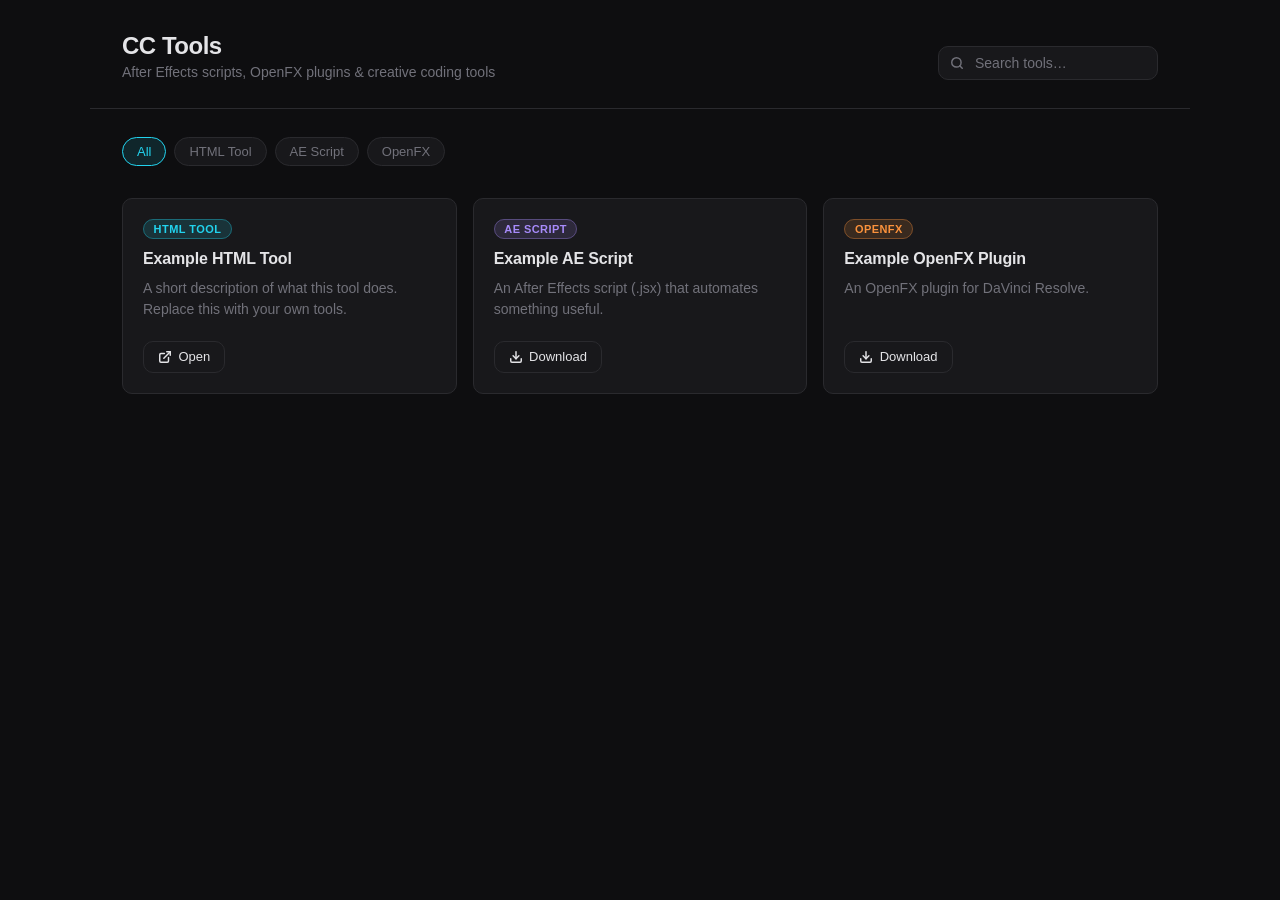
==== index.html @ c0cf56c9 "First push" ====
<!DOCTYPE html>
<html lang="en">
<head>
  <meta charset="UTF-8" />
  <meta name="viewport" content="width=device-width, initial-scale=1.0" />
  <title>CC Tools</title>
  <link rel="stylesheet" href="css/style.css" />
</head>
<body>

  <header>
    <div class="header-inner">
      <div>
        <div class="site-title">CC Tools</div>
        <div class="site-subtitle">After Effects scripts, OpenFX plugins &amp; creative coding tools</div>
      </div>
      <div class="search-wrap">
        <svg xmlns="http://www.w3.org/2000/svg" width="14" height="14" viewBox="0 0 24 24" fill="none"
          stroke="currentColor" stroke-width="2.5" stroke-linecap="round" stroke-linejoin="round">
          <circle cx="11" cy="11" r="8"/><line x1="21" y1="21" x2="16.65" y2="16.65"/>
        </svg>
        <input id="search" type="search" placeholder="Search tools…" autocomplete="off" />
      </div>
    </div>
  </header>

  <main>
    <div id="filter-bar"></div>
    <div id="grid"></div>
    <p id="empty" hidden>No tools found.</p>
  </main>

  <script src="js/tools.js"></script>
  <script src="js/app.js"></script>
</body>
</html>
---- css/style.css ----
:root {
  --bg:        #0e0e10;
  --surface:   #18181b;
  --border:    #2a2a2e;
  --text:      #e4e4e7;
  --muted:     #71717a;
  --cyan:      #22d3ee;
  --purple:    #a78bfa;
  --orange:    #fb923c;
  --green:     #4ade80;
  --radius:    10px;
  --transition: 160ms ease;
}

*, *::before, *::after { box-sizing: border-box; margin: 0; padding: 0; }

html { font-size: 16px; }

body {
  background: var(--bg);
  color: var(--text);
  font-family: -apple-system, BlinkMacSystemFont, "Segoe UI", Roboto, sans-serif;
  min-height: 100vh;
  -webkit-font-smoothing: antialiased;
}

/* ── Header ── */
header {
  border-bottom: 1px solid var(--border);
  padding: 2rem 2rem 1.75rem;
  max-width: 1100px;
  margin: 0 auto;
}

.header-inner {
  display: flex;
  align-items: flex-end;
  justify-content: space-between;
  gap: 1rem;
  flex-wrap: wrap;
}

.site-title {
  font-size: 1.5rem;
  font-weight: 700;
  letter-spacing: -0.02em;
  color: var(--text);
}

.site-subtitle {
  font-size: 0.875rem;
  color: var(--muted);
  margin-top: 0.25rem;
}

/* ── Search ── */
.search-wrap {
  position: relative;
  flex-shrink: 0;
}

.search-wrap svg {
  position: absolute;
  left: 0.75rem;
  top: 50%;
  transform: translateY(-50%);
  color: var(--muted);
  pointer-events: none;
}

#search {
  background: var(--surface);
  border: 1px solid var(--border);
  border-radius: var(--radius);
  color: var(--text);
  font-size: 0.875rem;
  padding: 0.5rem 0.875rem 0.5rem 2.25rem;
  outline: none;
  width: 220px;
  transition: border-color var(--transition);
}

#search::placeholder { color: var(--muted); }
#search:focus { border-color: var(--cyan); }

/* ── Main layout ── */
main {
  max-width: 1100px;
  margin: 0 auto;
  padding: 1.75rem 2rem 4rem;
}

/* ── Filter bar ── */
#filter-bar {
  display: flex;
  flex-wrap: wrap;
  gap: 0.5rem;
  margin-bottom: 2rem;
}

.filter-btn {
  background: var(--surface);
  border: 1px solid var(--border);
  border-radius: 99px;
  color: var(--muted);
  cursor: pointer;
  font-size: 0.8125rem;
  font-weight: 500;
  padding: 0.375rem 0.875rem;
  transition: border-color var(--transition), color var(--transition), background var(--transition);
}

.filter-btn:hover {
  border-color: var(--badge-color, var(--cyan));
  color: var(--text);
}

.filter-btn.active {
  background: color-mix(in srgb, var(--badge-color, var(--cyan)) 12%, transparent);
  border-color: var(--badge-color, var(--cyan));
  color: var(--badge-color, var(--cyan));
}

/* ── Grid ── */
#grid {
  display: grid;
  grid-template-columns: repeat(auto-fill, minmax(280px, 1fr));
  gap: 1rem;
}

/* ── Card ── */
.card {
  background: var(--surface);
  border: 1px solid var(--border);
  border-radius: var(--radius);
  display: flex;
  flex-direction: column;
  padding: 1.25rem;
  transition: border-color var(--transition), transform var(--transition);
}

.card:hover {
  border-color: color-mix(in srgb, var(--border) 40%, var(--text));
  transform: translateY(-2px);
}

.card-top {
  margin-bottom: 0.75rem;
}

.badge {
  background: color-mix(in srgb, var(--badge-color) 14%, transparent);
  border: 1px solid color-mix(in srgb, var(--badge-color) 35%, transparent);
  border-radius: 99px;
  color: var(--badge-color);
  font-size: 0.6875rem;
  font-weight: 600;
  letter-spacing: 0.04em;
  padding: 0.2rem 0.6rem;
  text-transform: uppercase;
}

.card-title {
  font-size: 1rem;
  font-weight: 600;
  letter-spacing: -0.01em;
  line-height: 1.3;
  margin-bottom: 0.5rem;
}

.card-desc {
  color: var(--muted);
  flex: 1;
  font-size: 0.875rem;
  line-height: 1.55;
  margin-bottom: 1.25rem;
}

.card-btn {
  align-items: center;
  align-self: flex-start;
  background: transparent;
  border: 1px solid var(--border);
  border-radius: var(--radius);
  color: var(--text);
  display: inline-flex;
  font-size: 0.8125rem;
  font-weight: 500;
  gap: 0.4rem;
  padding: 0.45rem 0.875rem;
  text-decoration: none;
  transition: border-color var(--transition), color var(--transition), background var(--transition);
}

.card-btn:hover {
  background: color-mix(in srgb, var(--text) 6%, transparent);
  border-color: var(--text);
}

/* ── Empty state ── */
#empty {
  color: var(--muted);
  font-size: 0.9375rem;
  padding: 3rem 0;
  text-align: center;
}

/* ── Responsive ── */
@media (max-width: 600px) {
  header, main { padding-left: 1rem; padding-right: 1rem; }
  .header-inner { flex-direction: column; align-items: flex-start; }
  #search { width: 100%; }
}
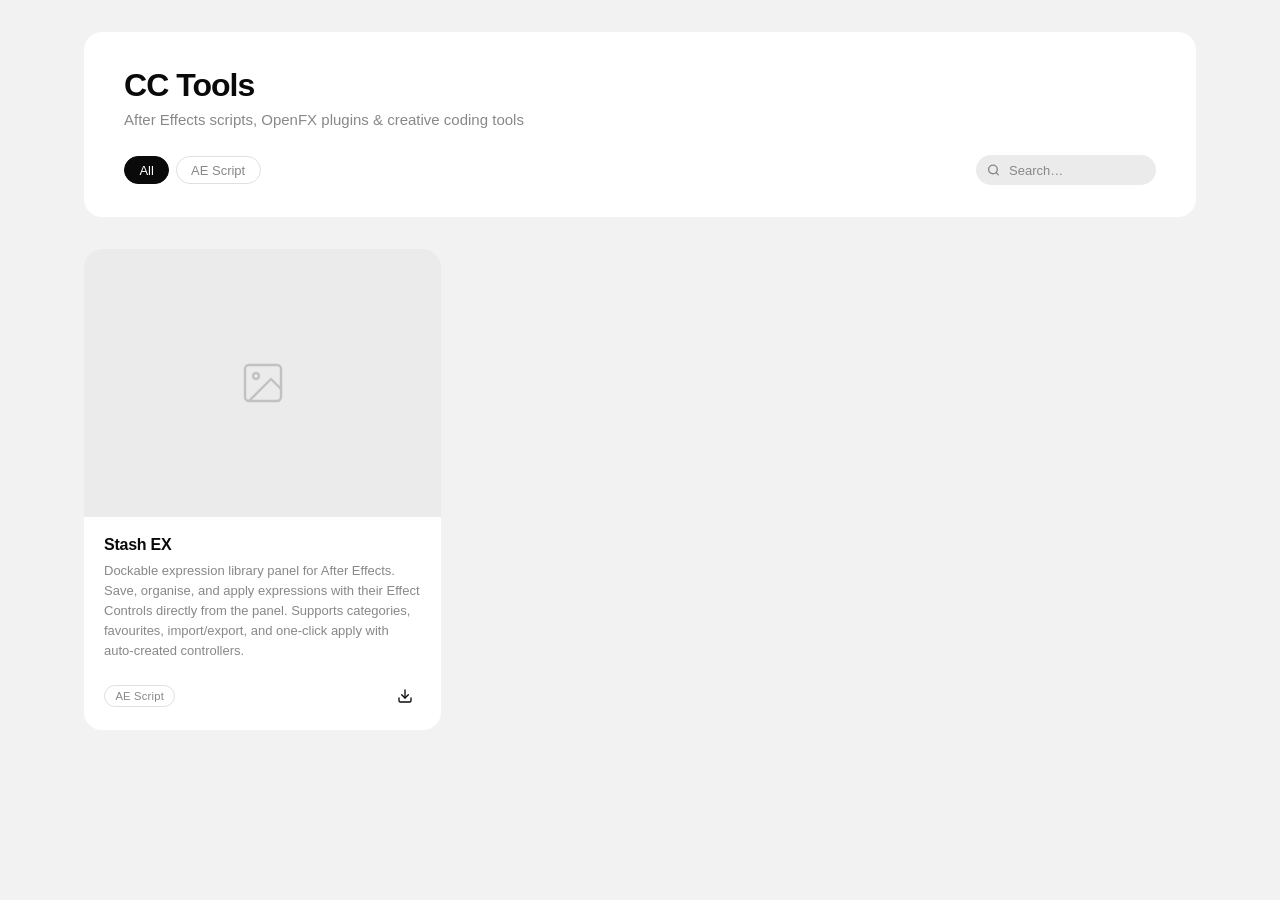
==== commit fdd86801: "Design Update" ====
--- a/index.html
+++ b/index.html
@@ -8,27 +8,31 @@
 </head>
 <body>
 
-  <header>
-    <div class="header-inner">
-      <div>
-        <div class="site-title">CC Tools</div>
-        <div class="site-subtitle">After Effects scripts, OpenFX plugins &amp; creative coding tools</div>
+  <div class="page">
+
+    <header class="hero">
+      <div class="hero-text">
+        <h1 class="site-title">CC Tools</h1>
+        <p class="site-subtitle">After Effects scripts, OpenFX plugins &amp; creative coding tools</p>
       </div>
-      <div class="search-wrap">
-        <svg xmlns="http://www.w3.org/2000/svg" width="14" height="14" viewBox="0 0 24 24" fill="none"
-          stroke="currentColor" stroke-width="2.5" stroke-linecap="round" stroke-linejoin="round">
-          <circle cx="11" cy="11" r="8"/><line x1="21" y1="21" x2="16.65" y2="16.65"/>
-        </svg>
-        <input id="search" type="search" placeholder="Search tools…" autocomplete="off" />
+      <div class="hero-controls">
+        <div id="filter-bar"></div>
+        <div class="search-wrap">
+          <svg xmlns="http://www.w3.org/2000/svg" width="13" height="13" viewBox="0 0 24 24" fill="none"
+            stroke="currentColor" stroke-width="2.5" stroke-linecap="round" stroke-linejoin="round">
+            <circle cx="11" cy="11" r="8"/><line x1="21" y1="21" x2="16.65" y2="16.65"/>
+          </svg>
+          <input id="search" type="search" placeholder="Search…" autocomplete="off" />
+        </div>
       </div>
-    </div>
-  </header>
+    </header>
 
-  <main>
-    <div id="filter-bar"></div>
-    <div id="grid"></div>
-    <p id="empty" hidden>No tools found.</p>
-  </main>
+    <main>
+      <div id="grid"></div>
+      <p id="empty" hidden>No tools found.</p>
+    </main>
+
+  </div>
 
   <script src="js/tools.js"></script>
   <script src="js/app.js"></script>
--- a/css/style.css
+++ b/css/style.css
@@ -1,213 +1,278 @@
+/* ── Reset & base ────────────────────────────────────────── */
+*, *::before, *::after { box-sizing: border-box; margin: 0; padding: 0; }
+
 :root {
-  --bg:        #0e0e10;
-  --surface:   #18181b;
-  --border:    #2a2a2e;
-  --text:      #e4e4e7;
-  --muted:     #71717a;
-  --cyan:      #22d3ee;
-  --purple:    #a78bfa;
-  --orange:    #fb923c;
-  --green:     #4ade80;
-  --radius:    10px;
-  --transition: 160ms ease;
-}
-
-*, *::before, *::after { box-sizing: border-box; margin: 0; padding: 0; }
+  --bg:          #F2F2F2;
+  --surface:     #FFFFFF;
+  --surface-2:   #EBEBEB;
+  --border:      #E0E0E0;
+  --text:        #0A0A0A;
+  --muted:       #888888;
+  --subtle:      #C8C8C8;
+  --radius-lg:   18px;
+  --radius-md:   12px;
+  --radius-sm:   8px;
+  --radius-pill: 999px;
+  --transition:  140ms ease;
+}
 
 html { font-size: 16px; }
 
 body {
   background: var(--bg);
   color: var(--text);
-  font-family: -apple-system, BlinkMacSystemFont, "Segoe UI", Roboto, sans-serif;
+  font-family: -apple-system, BlinkMacSystemFont, "Segoe UI", Helvetica, Arial, sans-serif;
   min-height: 100vh;
   -webkit-font-smoothing: antialiased;
 }
 
-/* ── Header ── */
-header {
-  border-bottom: 1px solid var(--border);
-  padding: 2rem 2rem 1.75rem;
-  max-width: 1100px;
+/* ── Page wrapper ────────────────────────────────────────── */
+.page {
+  max-width: 1160px;
   margin: 0 auto;
-}
-
-.header-inner {
-  display: flex;
-  align-items: flex-end;
-  justify-content: space-between;
-  gap: 1rem;
-  flex-wrap: wrap;
+  padding: 2rem 1.5rem 5rem;
+  display: flex;
+  flex-direction: column;
+  gap: 2rem;
+}
+
+/* ── Hero ────────────────────────────────────────────────── */
+.hero {
+  background: var(--surface);
+  border-radius: var(--radius-lg);
+  padding: 2.25rem 2.5rem 2rem;
+  display: flex;
+  flex-direction: column;
+  gap: 1.5rem;
 }
 
 .site-title {
-  font-size: 1.5rem;
+  font-size: 2rem;
   font-weight: 700;
-  letter-spacing: -0.02em;
+  letter-spacing: -0.03em;
+  line-height: 1.1;
   color: var(--text);
 }
 
 .site-subtitle {
-  font-size: 0.875rem;
-  color: var(--muted);
-  margin-top: 0.25rem;
-}
-
-/* ── Search ── */
-.search-wrap {
-  position: relative;
-  flex-shrink: 0;
-}
-
-.search-wrap svg {
-  position: absolute;
-  left: 0.75rem;
-  top: 50%;
-  transform: translateY(-50%);
-  color: var(--muted);
-  pointer-events: none;
-}
-
-#search {
-  background: var(--surface);
-  border: 1px solid var(--border);
-  border-radius: var(--radius);
-  color: var(--text);
-  font-size: 0.875rem;
-  padding: 0.5rem 0.875rem 0.5rem 2.25rem;
-  outline: none;
-  width: 220px;
-  transition: border-color var(--transition);
-}
-
-#search::placeholder { color: var(--muted); }
-#search:focus { border-color: var(--cyan); }
-
-/* ── Main layout ── */
-main {
-  max-width: 1100px;
-  margin: 0 auto;
-  padding: 1.75rem 2rem 4rem;
-}
-
-/* ── Filter bar ── */
-#filter-bar {
-  display: flex;
+  margin-top: 0.35rem;
+  font-size: 0.9375rem;
+  color: var(--muted);
+  line-height: 1.5;
+}
+
+/* ── Hero controls row ───────────────────────────────────── */
+.hero-controls {
+  display: flex;
+  align-items: center;
   flex-wrap: wrap;
   gap: 0.5rem;
-  margin-bottom: 2rem;
+}
+
+/* ── Filter bar ──────────────────────────────────────────── */
+#filter-bar {
+  display: flex;
+  flex-wrap: wrap;
+  gap: 0.4rem;
+  align-items: center;
 }
 
 .filter-btn {
-  background: var(--surface);
-  border: 1px solid var(--border);
-  border-radius: 99px;
+  background: transparent;
+  border: 1.5px solid var(--border);
+  border-radius: var(--radius-pill);
   color: var(--muted);
   cursor: pointer;
   font-size: 0.8125rem;
   font-weight: 500;
-  padding: 0.375rem 0.875rem;
+  line-height: 1;
+  padding: 0.4rem 0.9rem;
   transition: border-color var(--transition), color var(--transition), background var(--transition);
+  white-space: nowrap;
 }
 
 .filter-btn:hover {
-  border-color: var(--badge-color, var(--cyan));
+  border-color: var(--text);
   color: var(--text);
 }
 
 .filter-btn.active {
-  background: color-mix(in srgb, var(--badge-color, var(--cyan)) 12%, transparent);
-  border-color: var(--badge-color, var(--cyan));
-  color: var(--badge-color, var(--cyan));
-}
-
-/* ── Grid ── */
+  background: var(--text);
+  border-color: var(--text);
+  color: #fff;
+}
+
+/* ── Search ──────────────────────────────────────────────── */
+.search-wrap {
+  position: relative;
+  margin-left: auto;
+}
+
+.search-wrap svg {
+  position: absolute;
+  left: 0.7rem;
+  top: 50%;
+  transform: translateY(-50%);
+  color: var(--muted);
+  pointer-events: none;
+}
+
+#search {
+  background: var(--surface-2);
+  border: 1.5px solid transparent;
+  border-radius: var(--radius-pill);
+  color: var(--text);
+  font-size: 0.8125rem;
+  outline: none;
+  padding: 0.4rem 0.875rem 0.4rem 2rem;
+  width: 180px;
+  transition: border-color var(--transition), background var(--transition);
+}
+
+#search::placeholder { color: var(--muted); }
+#search:focus {
+  background: var(--surface);
+  border-color: var(--border);
+}
+
+/* ── Grid ────────────────────────────────────────────────── */
 #grid {
   display: grid;
-  grid-template-columns: repeat(auto-fill, minmax(280px, 1fr));
-  gap: 1rem;
-}
-
-/* ── Card ── */
+  grid-template-columns: repeat(3, 1fr);
+  gap: 1.25rem;
+}
+
+@media (max-width: 860px) {
+  #grid { grid-template-columns: repeat(2, 1fr); }
+}
+@media (max-width: 540px) {
+  #grid { grid-template-columns: 1fr; }
+}
+
+/* ── Card ────────────────────────────────────────────────── */
 .card {
   background: var(--surface);
-  border: 1px solid var(--border);
-  border-radius: var(--radius);
-  display: flex;
-  flex-direction: column;
-  padding: 1.25rem;
-  transition: border-color var(--transition), transform var(--transition);
+  border-radius: var(--radius-lg);
+  overflow: hidden;
+  display: flex;
+  flex-direction: column;
+  cursor: default;
+  transition: transform var(--transition), box-shadow var(--transition);
 }
 
 .card:hover {
-  border-color: color-mix(in srgb, var(--border) 40%, var(--text));
-  transform: translateY(-2px);
-}
-
-.card-top {
-  margin-bottom: 0.75rem;
-}
-
-.badge {
-  background: color-mix(in srgb, var(--badge-color) 14%, transparent);
-  border: 1px solid color-mix(in srgb, var(--badge-color) 35%, transparent);
-  border-radius: 99px;
-  color: var(--badge-color);
-  font-size: 0.6875rem;
-  font-weight: 600;
-  letter-spacing: 0.04em;
-  padding: 0.2rem 0.6rem;
-  text-transform: uppercase;
+  transform: translateY(-3px);
+  box-shadow: 0 8px 28px rgba(0,0,0,0.07);
+}
+
+/* ── Preview area ────────────────────────────────────────── */
+.card-preview {
+  width: 100%;
+  aspect-ratio: 4 / 3;
+  background: var(--surface-2);
+  overflow: hidden;
+  position: relative;
+  flex-shrink: 0;
+}
+
+.card-preview img {
+  width: 100%;
+  height: 100%;
+  object-fit: cover;
+  display: block;
+}
+
+/* Placeholder shown when no image */
+.card-preview-placeholder {
+  width: 100%;
+  height: 100%;
+  display: flex;
+  align-items: center;
+  justify-content: center;
+}
+
+.card-preview-placeholder svg {
+  opacity: 0.18;
+  color: var(--text);
+}
+
+/* ── Card body ───────────────────────────────────────────── */
+.card-body {
+  padding: 1.125rem 1.25rem 1.125rem;
+  display: flex;
+  flex-direction: column;
+  flex: 1;
+  gap: 0.3rem;
 }
 
 .card-title {
   font-size: 1rem;
   font-weight: 600;
-  letter-spacing: -0.01em;
+  letter-spacing: -0.015em;
   line-height: 1.3;
-  margin-bottom: 0.5rem;
+  color: var(--text);
 }
 
 .card-desc {
-  color: var(--muted);
+  font-size: 0.8125rem;
+  color: var(--muted);
+  line-height: 1.55;
   flex: 1;
-  font-size: 0.875rem;
-  line-height: 1.55;
-  margin-bottom: 1.25rem;
-}
-
-.card-btn {
-  align-items: center;
-  align-self: flex-start;
-  background: transparent;
-  border: 1px solid var(--border);
-  border-radius: var(--radius);
-  color: var(--text);
-  display: inline-flex;
-  font-size: 0.8125rem;
+}
+
+/* ── Card footer ─────────────────────────────────────────── */
+.card-footer {
+  display: flex;
+  align-items: center;
+  justify-content: space-between;
+  margin-top: 0.875rem;
+}
+
+.badge {
+  border: 1.5px solid var(--border);
+  border-radius: var(--radius-pill);
+  color: var(--muted);
+  font-size: 0.7rem;
   font-weight: 500;
-  gap: 0.4rem;
-  padding: 0.45rem 0.875rem;
+  letter-spacing: 0.02em;
+  padding: 0.25rem 0.65rem;
+}
+
+.card-action {
+  display: flex;
+  align-items: center;
+  justify-content: center;
+  width: 32px;
+  height: 32px;
+  border-radius: var(--radius-sm);
+  color: var(--text);
   text-decoration: none;
-  transition: border-color var(--transition), color var(--transition), background var(--transition);
-}
-
-.card-btn:hover {
-  background: color-mix(in srgb, var(--text) 6%, transparent);
-  border-color: var(--text);
-}
-
-/* ── Empty state ── */
+  transition: background var(--transition);
+  flex-shrink: 0;
+}
+
+.card-action:hover {
+  background: var(--surface-2);
+}
+
+.card-action svg {
+  display: block;
+}
+
+/* ── Empty state ─────────────────────────────────────────── */
 #empty {
   color: var(--muted);
   font-size: 0.9375rem;
-  padding: 3rem 0;
+  padding: 4rem 0;
   text-align: center;
-}
-
-/* ── Responsive ── */
+  grid-column: 1 / -1;
+}
+
+/* ── Responsive page padding ─────────────────────────────── */
 @media (max-width: 600px) {
-  header, main { padding-left: 1rem; padding-right: 1rem; }
-  .header-inner { flex-direction: column; align-items: flex-start; }
+  .page { padding: 1rem 1rem 3rem; }
+  .hero { padding: 1.5rem 1.25rem 1.25rem; }
+  .site-title { font-size: 1.5rem; }
+  .search-wrap { margin-left: 0; }
   #search { width: 100%; }
 }
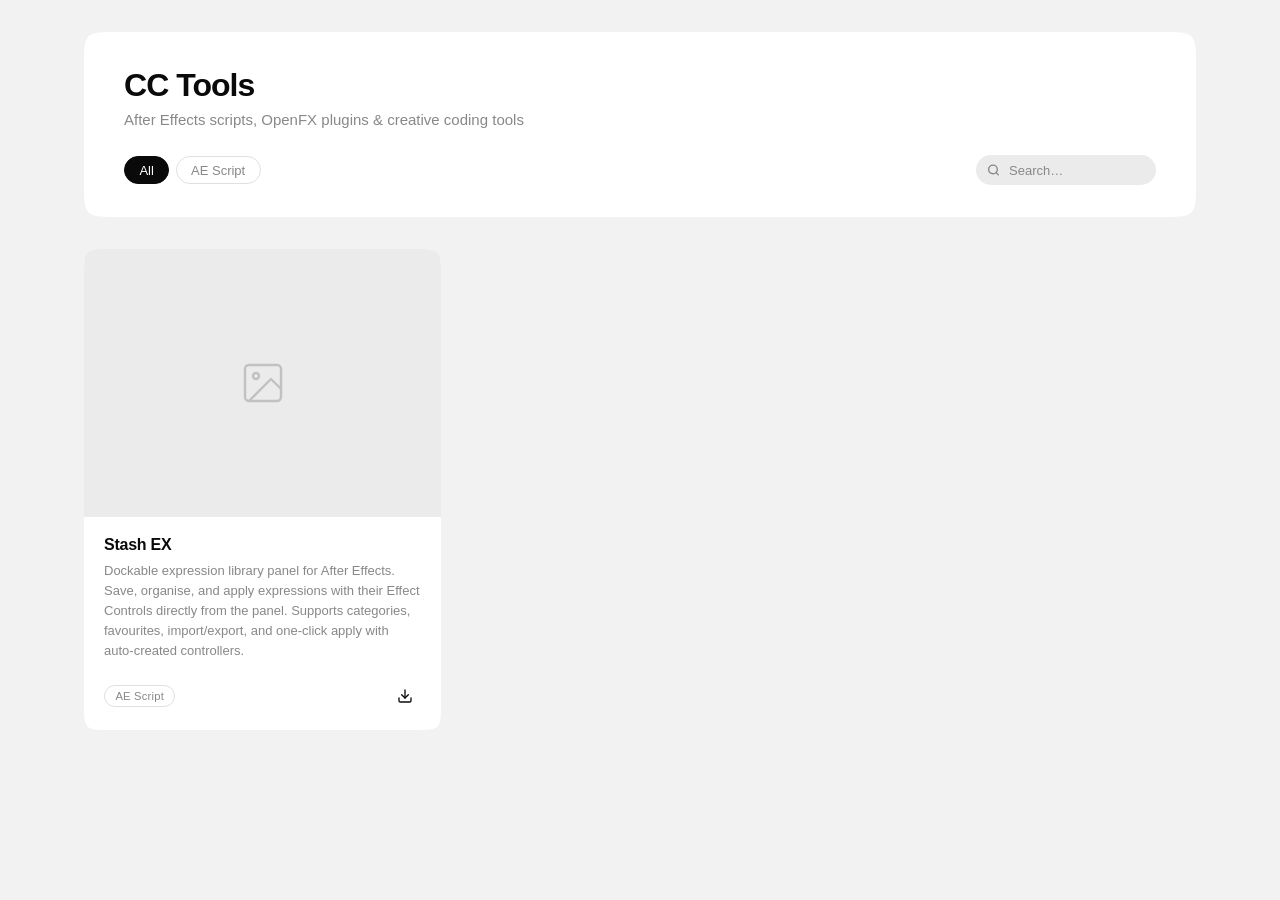
==== commit 1cec9b40: "IOS Radius" ====
--- a/index.html
+++ b/index.html
@@ -35,6 +35,7 @@
   </div>
 
   <script src="js/tools.js"></script>
+  <script src="js/squircle.js"></script>
   <script src="js/app.js"></script>
 </body>
 </html>
--- a/css/style.css
+++ b/css/style.css
@@ -39,7 +39,7 @@
 /* ── Hero ────────────────────────────────────────────────── */
 .hero {
   background: var(--surface);
-  border-radius: var(--radius-lg);
+  /* border-radius removed — squircle.js applies clip-path */
   padding: 2.25rem 2.5rem 2rem;
   display: flex;
   flex-direction: column;
@@ -152,17 +152,18 @@
 /* ── Card ────────────────────────────────────────────────── */
 .card {
   background: var(--surface);
-  border-radius: var(--radius-lg);
+  /* border-radius removed — squircle.js applies clip-path */
   overflow: hidden;
   display: flex;
   flex-direction: column;
   cursor: default;
-  transition: transform var(--transition), box-shadow var(--transition);
+  /* filter: drop-shadow follows the squircle outline (box-shadow doesn't) */
+  transition: transform var(--transition), filter var(--transition);
 }
 
 .card:hover {
   transform: translateY(-3px);
-  box-shadow: 0 8px 28px rgba(0,0,0,0.07);
+  filter: drop-shadow(0 8px 28px rgba(0, 0, 0, 0.10));
 }
 
 /* ── Preview area ────────────────────────────────────────── */
@@ -244,9 +245,10 @@
   justify-content: center;
   width: 32px;
   height: 32px;
-  border-radius: var(--radius-sm);
+  /* border-radius removed — squircle.js applies clip-path */
   color: var(--text);
   text-decoration: none;
+  background: transparent;
   transition: background var(--transition);
   flex-shrink: 0;
 }
